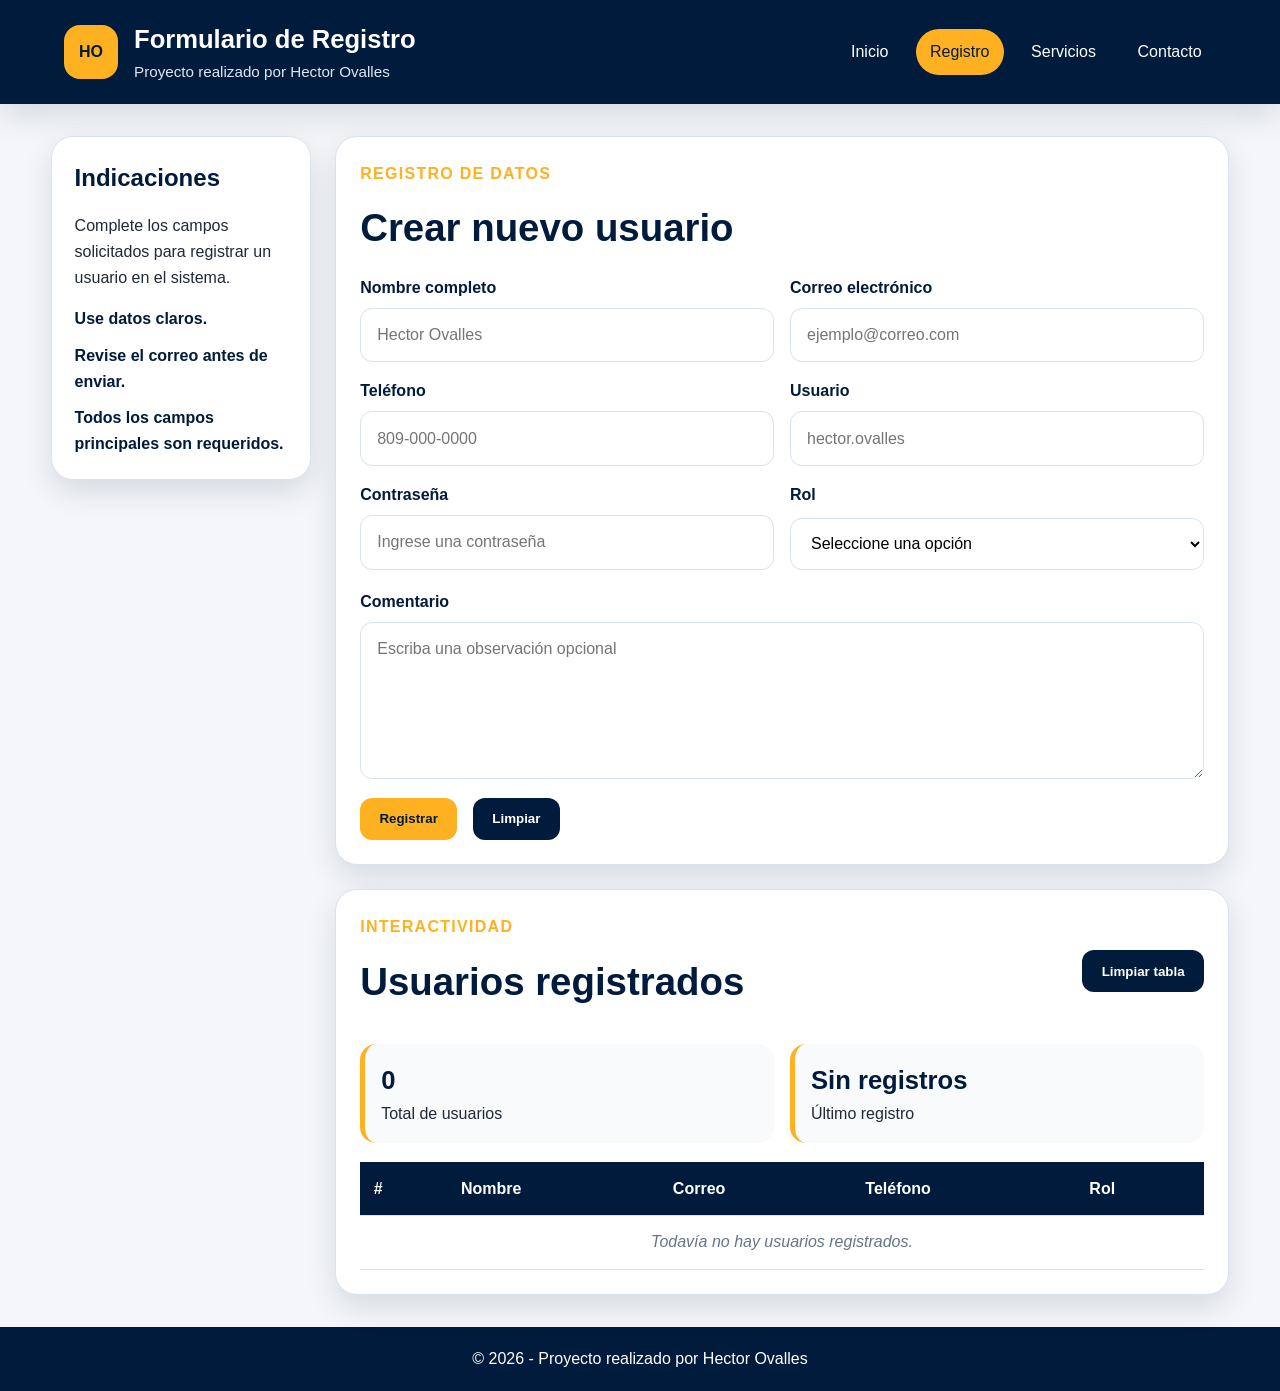
==== registro.html @ 10bc6102 "mi tarea" ====
<!DOCTYPE html>
<html lang="es">
<head>
  <meta charset="UTF-8" />
  <meta name="viewport" content="width=device-width, initial-scale=1.0" />
  <meta name="author" content="Hector Ovalles" />
  <title>Registro - Hector Ovalles</title>
  <link rel="stylesheet" href="css/style.css" />
</head>
<body>
  <header class="site-header">
    <div class="brand">
      <span class="brand-logo">HO</span>
      <div>
        <h1>Formulario de Registro</h1>
        <p>Proyecto realizado por Hector Ovalles</p>
      </div>
    </div>

    <nav class="main-nav" aria-label="Navegación principal">
      <a href="index.html">Inicio</a>
      <a href="registro.html" class="active">Registro</a>
      <a href="index.html#servicios">Servicios</a>
      <a href="#contacto">Contacto</a>
    </nav>
  </header>

  <main class="layout form-layout">
    <aside class="sidebar" aria-label="Información del formulario">
      <h2>Indicaciones</h2>
      <p>Complete los campos solicitados para registrar un usuario en el sistema.</p>
      <ul>
        <li>Use datos claros.</li>
        <li>Revise el correo antes de enviar.</li>
        <li>Todos los campos principales son requeridos.</li>
      </ul>
    </aside>

    <section class="content">
      <article class="form-card">
        <p class="eyebrow">Registro de datos</p>
        <h2>Crear nuevo usuario</h2>

        <div id="mensajeFormulario" class="form-message" hidden></div>

        <form action="#" method="post" class="register-form" id="registroForm" novalidate>
          <div class="form-grid">
            <div class="form-group">
              <label for="nombre">Nombre completo</label>
              <input type="text" id="nombre" name="nombre" placeholder="Hector Ovalles" required />
            </div>

            <div class="form-group">
              <label for="correo">Correo electrónico</label>
              <input type="email" id="correo" name="correo" placeholder="ejemplo@correo.com" required />
            </div>

            <div class="form-group">
              <label for="telefono">Teléfono</label>
              <input type="tel" id="telefono" name="telefono" placeholder="809-000-0000" required />
            </div>

            <div class="form-group">
              <label for="usuario">Usuario</label>
              <input type="text" id="usuario" name="usuario" placeholder="hector.ovalles" required />
            </div>

            <div class="form-group">
              <label for="password">Contraseña</label>
              <input type="password" id="password" name="password" placeholder="Ingrese una contraseña" required />
            </div>

            <div class="form-group">
              <label for="rol">Rol</label>
              <select id="rol" name="rol" required>
                <option value="">Seleccione una opción</option>
                <option value="estudiante">Estudiante</option>
                <option value="administrador">Administrador</option>
                <option value="invitado">Invitado</option>
              </select>
            </div>
          </div>

          <div class="form-group full">
            <label for="comentario">Comentario</label>
            <textarea id="comentario" name="comentario" rows="5" placeholder="Escriba una observación opcional"></textarea>
          </div>

          <div class="form-actions">
            <button type="submit">Registrar</button>
            <button type="reset" class="secondary">Limpiar</button>
          </div>
        </form>
      </article>

      <section class="info-panel dashboard-panel" aria-label="Usuarios registrados">
        <div class="panel-header">
          <div>
            <p class="eyebrow">Interactividad</p>
            <h2>Usuarios registrados</h2>
          </div>
          <button type="button" id="limpiarTabla" class="secondary">Limpiar tabla</button>
        </div>

        <div class="stats-grid">
          <article>
            <strong id="totalUsuarios">0</strong>
            <span>Total de usuarios</span>
          </article>
          <article>
            <strong id="ultimoRegistro">Sin registros</strong>
            <span>Último registro</span>
          </article>
        </div>

        <div class="table-wrapper">
          <table id="tablaUsuarios">
            <thead>
              <tr>
                <th>#</th>
                <th>Nombre</th>
                <th>Correo</th>
                <th>Teléfono</th>
                <th>Rol</th>
              </tr>
            </thead>
            <tbody></tbody>
          </table>
        </div>
      </section>
    </section>
  </main>

  <footer class="site-footer" id="contacto">
    <p>&copy; 2026 - Proyecto realizado por Hector Ovalles</p>
  </footer>
  <script src="js/app.js"></script>
</body>
</html>
---- css/style.css ----
:root {
  --azul: #001B3B;
  --amarillo: #FFB121;
  --blanco: #ffffff;
  --gris: #f4f6f9;
  --texto: #1f2937;
  --borde: #d9e2ef;
  --sombra: 0 12px 30px rgba(0, 27, 59, 0.12);
}

* {
  box-sizing: border-box;
  margin: 0;
  padding: 0;
}

body {
  font-family: Arial, Helvetica, sans-serif;
  background: var(--gris);
  color: var(--texto);
  line-height: 1.6;
}

a {
  color: inherit;
  text-decoration: none;
}

.site-header {
  background: var(--azul);
  color: var(--blanco);
  display: flex;
  justify-content: space-between;
  align-items: center;
  gap: 1.5rem;
  padding: 1.2rem 5%;
  box-shadow: var(--sombra);
}

.brand {
  display: flex;
  align-items: center;
  gap: 1rem;
}

.brand-logo {
  background: var(--amarillo);
  color: var(--azul);
  font-weight: 800;
  width: 54px;
  height: 54px;
  display: grid;
  place-items: center;
  border-radius: 16px;
}

.brand h1 {
  font-size: clamp(1.3rem, 2vw, 2rem);
}

.brand p {
  color: #dce7f5;
  font-size: 0.95rem;
}

.main-nav {
  display: flex;
  align-items: center;
  gap: 0.8rem;
  flex-wrap: wrap;
}

.main-nav a {
  padding: 0.65rem 0.9rem;
  border-radius: 999px;
  transition: 0.3s ease;
}

.main-nav a:hover,
.main-nav .active {
  background: var(--amarillo);
  color: var(--azul);
}

.layout {
  width: min(1180px, 92%);
  margin: 2rem auto;
  display: grid;
  grid-template-columns: 260px 1fr;
  gap: 1.5rem;
}

.sidebar,
.card,
.info-panel,
.form-card,
.hero {
  background: var(--blanco);
  border: 1px solid var(--borde);
  border-radius: 22px;
  box-shadow: var(--sombra);
}

.sidebar {
  padding: 1.4rem;
  align-self: start;
  position: sticky;
  top: 1rem;
}

.sidebar h2 {
  color: var(--azul);
  margin-bottom: 1rem;
}

.sidebar ul {
  list-style: none;
  display: grid;
  gap: 0.7rem;
  margin-top: 1rem;
}

.sidebar a,
.sidebar li {
  color: var(--azul);
  font-weight: 600;
}

.content {
  display: grid;
  gap: 1.5rem;
}

.hero {
  min-height: 320px;
  padding: clamp(1.5rem, 4vw, 3rem);
  display: flex;
  align-items: center;
  background: linear-gradient(135deg, var(--azul), #073a77);
  color: var(--blanco);
}

.eyebrow {
  color: var(--amarillo);
  text-transform: uppercase;
  font-weight: 800;
  letter-spacing: 0.08em;
  margin-bottom: 0.7rem;
}

.hero h2,
.form-card h2,
.info-panel h2 {
  font-size: clamp(1.7rem, 3vw, 2.8rem);
  margin-bottom: 1rem;
  color: inherit;
}

.hero p {
  max-width: 720px;
  margin-bottom: 1.5rem;
}

.button,
button {
  display: inline-block;
  border: none;
  cursor: pointer;
  background: var(--amarillo);
  color: var(--azul);
  font-weight: 800;
  padding: 0.85rem 1.2rem;
  border-radius: 12px;
  transition: transform 0.3s ease, opacity 0.3s ease;
}

.button:hover,
button:hover {
  transform: translateY(-2px);
  opacity: 0.9;
}

.cards,
.service-grid {
  display: grid;
  grid-template-columns: repeat(3, 1fr);
  gap: 1rem;
}

.card,
.info-panel,
.form-card {
  padding: 1.5rem;
}

.card h3,
.service-grid h3 {
  color: var(--azul);
  margin-bottom: 0.6rem;
}

.info-panel h2,
.form-card h2 {
  color: var(--azul);
}

.service-grid article {
  background: #f8fafc;
  border-radius: 16px;
  padding: 1rem;
  border-left: 5px solid var(--amarillo);
}

.form-layout {
  align-items: start;
}

.register-form {
  display: grid;
  gap: 1.2rem;
}

.form-grid {
  display: grid;
  grid-template-columns: repeat(2, 1fr);
  gap: 1rem;
}

.form-group {
  display: grid;
  gap: 0.45rem;
}

label {
  font-weight: 700;
  color: var(--azul);
}

input,
select,
textarea {
  width: 100%;
  padding: 0.85rem 1rem;
  border: 1px solid var(--borde);
  border-radius: 12px;
  font: inherit;
  outline: none;
  background: var(--blanco);
}

input:focus,
select:focus,
textarea:focus {
  border-color: var(--amarillo);
  box-shadow: 0 0 0 4px rgba(255, 177, 33, 0.2);
}

.full {
  width: 100%;
}

.form-actions {
  display: flex;
  gap: 1rem;
  flex-wrap: wrap;
}

.secondary {
  background: var(--azul);
  color: var(--blanco);
}

.site-footer {
  background: var(--azul);
  color: var(--blanco);
  text-align: center;
  padding: 1.2rem 5%;
  margin-top: 2rem;
}

@media (max-width: 900px) {
  .site-header {
    align-items: flex-start;
    flex-direction: column;
  }

  .layout {
    grid-template-columns: 1fr;
  }

  .sidebar {
    position: static;
  }

  .cards,
  .service-grid {
    grid-template-columns: 1fr;
  }
}

@media (max-width: 620px) {
  .brand {
    align-items: flex-start;
  }

  .main-nav {
    width: 100%;
  }

  .main-nav a {
    width: 100%;
    text-align: center;
    background: rgba(255, 255, 255, 0.08);
  }

  .form-grid {
    grid-template-columns: 1fr;
  }

  .hero,
  .form-card,
  .card,
  .info-panel,
  .sidebar {
    border-radius: 16px;
  }
}


.form-message {
  border-radius: 12px;
  font-weight: 700;
  margin-bottom: 1rem;
  padding: 0.9rem 1rem;
}

.form-message.success {
  background: #e8f7ef;
  border: 1px solid #8ad0a5;
  color: #126c34;
}

.form-message.error {
  background: #fdecec;
  border: 1px solid #f3a3a3;
  color: #9f1d1d;
}

.panel-header {
  align-items: center;
  display: flex;
  justify-content: space-between;
  gap: 1rem;
  margin-bottom: 1rem;
}

.stats-grid {
  display: grid;
  grid-template-columns: repeat(2, 1fr);
  gap: 1rem;
  margin-bottom: 1.2rem;
}

.stats-grid article {
  background: #f8fafc;
  border-left: 5px solid var(--amarillo);
  border-radius: 16px;
  padding: 1rem;
}

.stats-grid strong {
  color: var(--azul);
  display: block;
  font-size: 1.6rem;
}

.table-wrapper {
  overflow-x: auto;
}

table {
  border-collapse: collapse;
  width: 100%;
}

th,
td {
  border-bottom: 1px solid var(--borde);
  padding: 0.85rem;
  text-align: left;
}

th {
  background: var(--azul);
  color: var(--blanco);
}

.empty-table {
  color: #64748b;
  font-style: italic;
  text-align: center;
}

@media (max-width: 620px) {
  .panel-header,
  .stats-grid {
    grid-template-columns: 1fr;
  }

  .panel-header {
    align-items: stretch;
    flex-direction: column;
  }
}
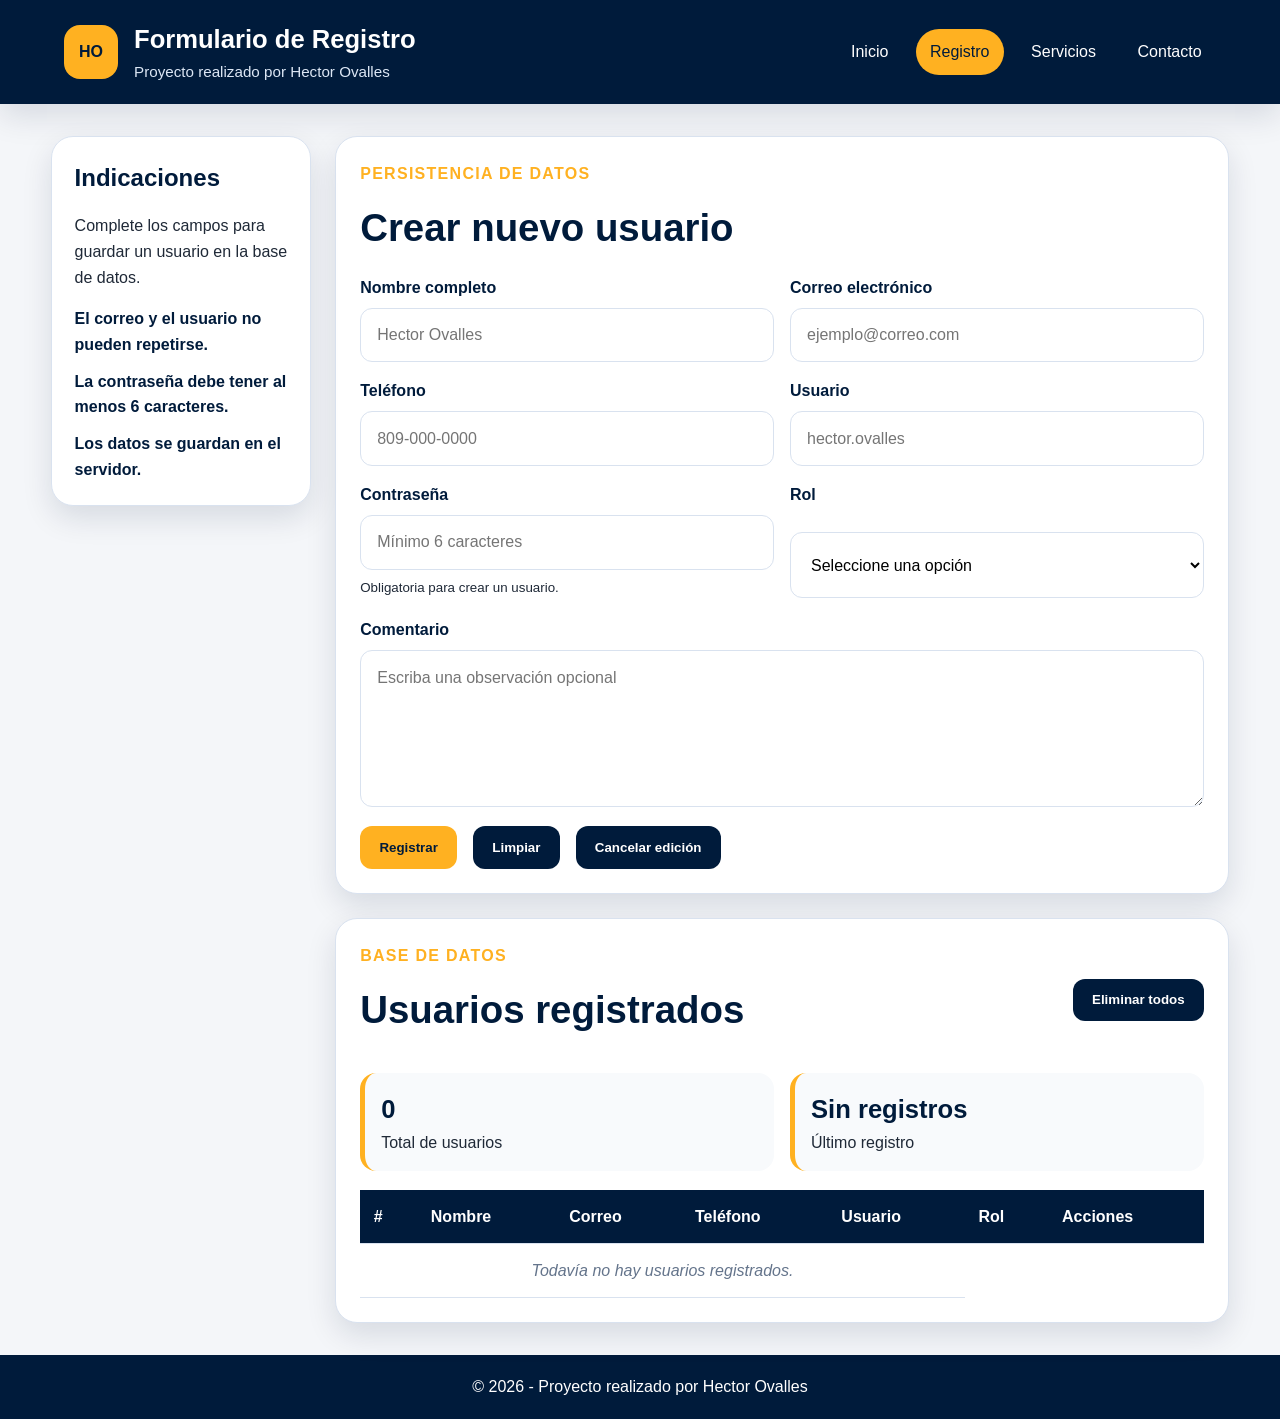
==== commit 7dbe1691: "Add files via upload" ====
--- a/registro.html
+++ b/registro.html
@@ -28,18 +28,18 @@
   <main class="layout form-layout">
     <aside class="sidebar" aria-label="Información del formulario">
       <h2>Indicaciones</h2>
-      <p>Complete los campos solicitados para registrar un usuario en el sistema.</p>
+      <p>Complete los campos para guardar un usuario en la base de datos.</p>
       <ul>
-        <li>Use datos claros.</li>
-        <li>Revise el correo antes de enviar.</li>
-        <li>Todos los campos principales son requeridos.</li>
+        <li>El correo y el usuario no pueden repetirse.</li>
+        <li>La contraseña debe tener al menos 6 caracteres.</li>
+        <li>Los datos se guardan en el servidor.</li>
       </ul>
     </aside>
 
     <section class="content">
       <article class="form-card">
-        <p class="eyebrow">Registro de datos</p>
-        <h2>Crear nuevo usuario</h2>
+        <p class="eyebrow">Persistencia de datos</p>
+        <h2 id="tituloFormulario">Crear nuevo usuario</h2>
 
         <div id="mensajeFormulario" class="form-message" hidden></div>
 
@@ -67,7 +67,8 @@
 
             <div class="form-group">
               <label for="password">Contraseña</label>
-              <input type="password" id="password" name="password" placeholder="Ingrese una contraseña" required />
+              <input type="password" id="password" name="password" placeholder="Mínimo 6 caracteres" required />
+              <small id="ayudaPassword">Obligatoria para crear un usuario.</small>
             </div>
 
             <div class="form-group">
@@ -87,8 +88,9 @@
           </div>
 
           <div class="form-actions">
-            <button type="submit">Registrar</button>
-            <button type="reset" class="secondary">Limpiar</button>
+            <button type="submit" id="botonGuardar">Registrar</button>
+            <button type="reset" class="secondary" id="botonLimpiar">Limpiar</button>
+            <button type="button" class="secondary" id="cancelarEdicion" hidden>Cancelar edición</button>
           </div>
         </form>
       </article>
@@ -96,10 +98,10 @@
       <section class="info-panel dashboard-panel" aria-label="Usuarios registrados">
         <div class="panel-header">
           <div>
-            <p class="eyebrow">Interactividad</p>
+            <p class="eyebrow">Base de datos</p>
             <h2>Usuarios registrados</h2>
           </div>
-          <button type="button" id="limpiarTabla" class="secondary">Limpiar tabla</button>
+          <button type="button" id="limpiarTabla" class="secondary">Eliminar todos</button>
         </div>
 
         <div class="stats-grid">
@@ -121,7 +123,9 @@
                 <th>Nombre</th>
                 <th>Correo</th>
                 <th>Teléfono</th>
+                <th>Usuario</th>
                 <th>Rol</th>
+                <th>Acciones</th>
               </tr>
             </thead>
             <tbody></tbody>
